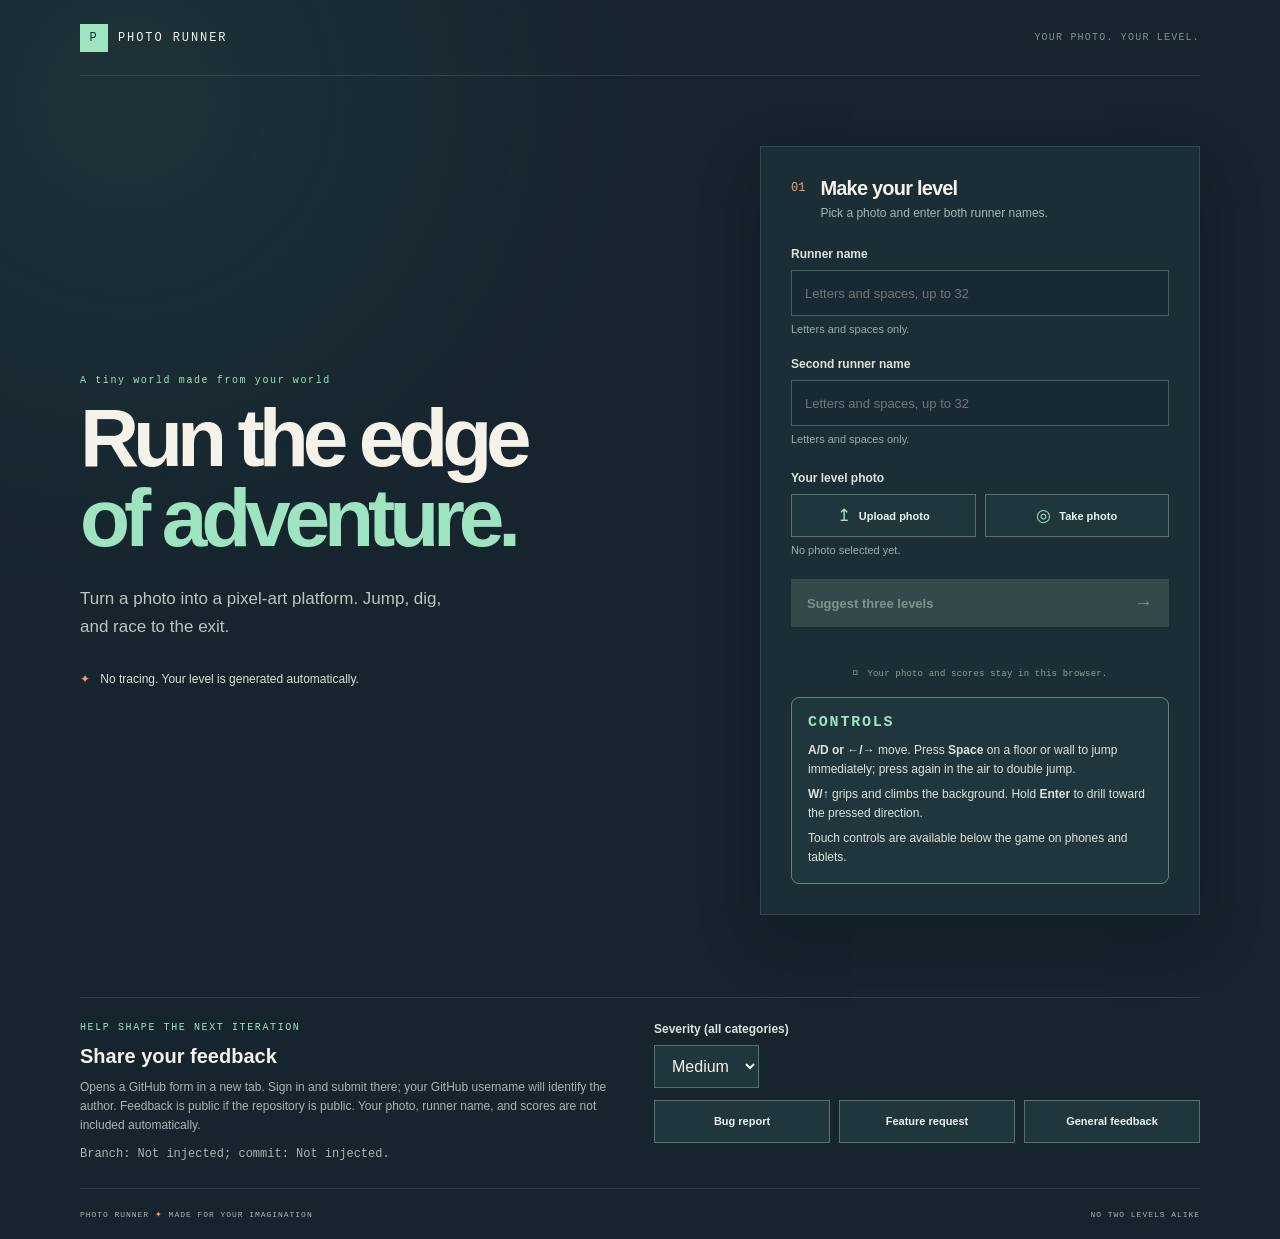
==== index.html @ bc2ab94c "feat: replace charged jumps with double jump and wall-jump burst Every jump now launches at the fixe" ====
<!doctype html>
<html lang="en">
  <head>
    <meta charset="utf-8">
    <meta name="viewport" content="width=device-width, initial-scale=1">
    <meta name="theme-color" content="#15242d">
    <meta name="build-branch" content="">
    <meta name="build-commit" content="">
    <title>Photo Runner — dic-pic</title>
    <link rel="icon" type="image/svg+xml" sizes="any" href="./src/favicon.svg">
    <link rel="stylesheet" href="./src/styles.css">
  </head>
  <body>
    <main class="app-shell">
      <header class="site-header">
        <a class="brand" href="./" aria-label="Photo Runner home">
          <span class="brand-mark" aria-hidden="true">P</span>
          <span>PHOTO RUNNER</span>
        </a>
        <span class="header-note">YOUR PHOTO. YOUR LEVEL.</span>
      </header>

      <section id="setup-screen" class="screen setup-screen" aria-labelledby="setup-title">
        <div class="intro-copy">
          <p class="eyebrow">A tiny world made from your world</p>
          <h1 id="setup-title">Run the edge<br><span>of adventure.</span></h1>
          <p class="intro-description">Turn a photo into a pixel-art platform. Jump, dig, and race to the exit.</p>
          <div class="feature-line"><span aria-hidden="true">✦</span> No tracing. Your level is generated automatically.</div>
        </div>

        <form id="setup-form" class="setup-card">
          <div class="card-heading">
            <span class="step-number">01</span>
            <div>
              <h2>Make your level</h2>
              <p>Pick a photo and enter both runner names.</p>
            </div>
          </div>

          <label class="field-label" for="player-name">Runner name</label>
          <input id="player-name" name="playerName" type="text" maxlength="32"
            autocomplete="nickname" placeholder="Letters and spaces, up to 32" required>
          <p id="name-message" class="field-message" aria-live="polite">Letters and spaces only.</p>
          <label class="field-label second-player-label" for="second-player-name">Second runner name</label>
          <input id="second-player-name" name="secondPlayerName" type="text" maxlength="32"
            autocomplete="off" placeholder="Letters and spaces, up to 32" required>
          <p id="second-name-message" class="field-message" aria-live="polite">Letters and spaces only.</p>

          <div class="field-label photo-label">Your level photo</div>
          <div class="photo-actions">
            <label class="file-button secondary-button">
              <span aria-hidden="true">↥</span> Upload photo
              <input id="upload-input" type="file" accept="image/*">
            </label>
            <label class="file-button secondary-button">
              <span aria-hidden="true">◎</span> Take photo
              <input id="camera-input" type="file" accept="image/*" capture="environment">
            </label>
          </div>
          <p id="photo-name" class="photo-name" aria-live="polite">No photo selected yet.</p>

          <button id="start-button" class="primary-button" type="submit" disabled>
            Suggest three levels <span aria-hidden="true">→</span>
          </button>
          <p id="setup-message" class="status-message" role="status" aria-live="polite"></p>
          <p class="privacy-note"><span aria-hidden="true">⌑</span> Your photo and scores stay in this browser.</p>
          <aside class="setup-controls" aria-labelledby="setup-controls-title">
            <h3 id="setup-controls-title">Controls</h3>
            <p><strong>A/D or ←/→</strong> move. Press <strong>Space</strong> on a floor or wall to jump immediately; press again in the air to double jump.</p>
            <p><strong>W/↑</strong> grips and climbs the background. Hold <strong>Enter</strong> to drill toward the pressed direction.</p>
            <p>Touch controls are available below the game on phones and tablets.</p>
          </aside>
        </form>
      </section>

      <section id="suggestions" aria-labelledby="suggestions-title" hidden>
        <p class="eyebrow">THREE WAYS TO PLAY YOUR PHOTO</p>
        <h2 id="suggestions-title">Choose your adventure</h2>
        <p>Different biomes, terrain layouts, and finish positions. Pick a thumbnail to play.</p>
        <div id="level-choices" class="level-choices"></div>
      </section>

      <section id="game-screen" class="screen game-screen" aria-label="Platform game" hidden>
        <div class="game-topbar">
          <div>
            <p class="eyebrow">PHOTO LEVEL</p>
            <h1 id="level-title">Find the exit</h1>
          </div>
          <div class="timer-panel" aria-live="off">
            <span class="timer-label">TIME</span>
            <span id="timer" class="timer-value">0.00</span>
            <span class="timer-unit">SEC</span>
          </div>
          <div class="run-actions">
            <button id="reset-button" class="text-button" type="button">Reset run</button>
            <button id="new-photo-button" class="text-button" type="button">New photo</button>
          </div>
        </div>

        <div class="game-frame">
          <canvas id="game-canvas" width="960" height="540" aria-label="Game scene. Reach the checkered finish gate."></canvas>
          <div class="canvas-caption"><span class="caption-dot"></span> REACH THE CHECKERED GATE</div>
        </div>
        <p id="contact-message" class="status-message" role="status" aria-live="polite"></p>

        <div class="controls-panel">
          <div class="control-instructions">
            <span class="control-title">CONTROLS</span>
            <span>Avoid flying patrols and the bottom edge; either contact resets the run.</span>
            <span class="desktop-instructions"><kbd>A</kbd><kbd>D</kbd> / <kbd>←</kbd><kbd>→</kbd> move <span class="control-divider">·</span> <kbd>W</kbd> / <kbd>↑</kbd> grips the background; directions climb at ¼ speed <span class="control-divider">·</span> press <kbd>Space</kbd> on floor/wall to jump immediately; press again in the air to double jump; press while climbing to drop immediately <span class="control-divider">·</span> hold <kbd>Enter</kbd> to drill a tunnel in the pressed direction, including <kbd>↓</kbd> while standing</span>
          </div>
          <div class="touch-controls" aria-label="Touch controls">
            <div class="movement-pad" aria-label="Move, climb, or aim drill">
              <button class="control-button move-button" type="button" data-move="-1" aria-label="Move left">←</button>
              <button class="control-button move-button" type="button" data-move="1" aria-label="Move right">→</button>
              <button class="control-button move-button" type="button" data-move-y="-1" aria-label="Climb up or drill up">↑</button>
              <button class="control-button move-button" type="button" data-move-y="1" aria-label="Climb down or drill down">↓</button>
            </div>
            <div class="action-pad">
              <button id="drill-button" class="control-button drill-button" type="button" aria-label="Hold to drill">DRILL</button>
              <button id="jump-button" class="control-button jump-button" type="button" aria-label="Press to jump, press again in the air to double jump; press while climbing to drop">JUMP</button>
            </div>
          </div>
        </div>
      </section>

      <section id="complete-panel" class="complete-panel" aria-labelledby="complete-title" hidden>
        <div class="complete-copy">
          <p class="eyebrow">LEVEL COMPLETE</p>
          <h2 id="complete-title">Nice run, <span id="winner-name"></span>!</h2>
          <p>Your time: <strong id="final-time"></strong></p>
          <p id="score-message" class="status-message" role="status" aria-live="polite"></p>
          <button id="replay-button" class="primary-button" type="button">Reset run <span aria-hidden="true">↻</span></button>
          <div class="next-round-picker">
            <label for="next-player">Next runner</label>
            <select id="next-player"></select>
            <button id="next-round-button" class="primary-button" type="button">Start next round <span aria-hidden="true">→</span></button>
          </div>
          <button id="again-button" class="primary-button" type="button">Build another level <span aria-hidden="true">→</span></button>
        </div>
        <div class="leaderboard-card">
          <div class="leaderboard-heading">
            <div><p class="eyebrow">THIS VARIANT · THIS BROWSER</p><h3>Fastest runs</h3></div>
            <span class="top-ten">TOP 10</span>
          </div>
          <ol id="leaderboard-list" class="leaderboard-list"></ol>
        </div>
      </section>

      <section id="feedback-panel" class="feedback-panel" aria-labelledby="feedback-title">
        <div>
          <p class="eyebrow">HELP SHAPE THE NEXT ITERATION</p>
          <h2 id="feedback-title">Share your feedback</h2>
          <p id="feedback-help">Opens a GitHub form in a new tab.
            Sign in and submit there; your GitHub username will identify the author.
            Feedback is public if the repository is public.
            Your photo, runner name, and scores are not included automatically.</p>
          <p id="feedback-version">Branch: Not injected; commit: Not injected.</p>
        </div>
        <div class="feedback-controls">
          <label class="field-label" for="feedback-severity">Severity (all categories)</label>
          <select id="feedback-severity" aria-describedby="feedback-help">
            <option>Low</option>
            <option selected>Medium</option>
            <option>High</option>
            <option>Critical</option>
          </select>
          <div class="feedback-actions" role="group" aria-label="Feedback category">
            <a class="secondary-button" data-feedback-category="Bug report" target="_blank" rel="noopener noreferrer"
              href="https://github.com/ckloecker/dic-pic/issues/new?template=feedback.yml&amp;category=Bug+report&amp;severity=Medium">Bug report</a>
            <a class="secondary-button" data-feedback-category="Feature request" target="_blank" rel="noopener noreferrer"
              href="https://github.com/ckloecker/dic-pic/issues/new?template=feedback.yml&amp;category=Feature+request&amp;severity=Medium">Feature request</a>
            <a class="secondary-button" data-feedback-category="General feedback" target="_blank" rel="noopener noreferrer"
              href="https://github.com/ckloecker/dic-pic/issues/new?template=feedback.yml&amp;category=General+feedback&amp;severity=Medium">General feedback</a>
          </div>
        </div>
      </section>

      <footer class="site-footer">
        <span>PHOTO RUNNER <span aria-hidden="true">✦</span> MADE FOR YOUR IMAGINATION</span>
        <span>NO TWO LEVELS ALIKE</span>
      </footer>
    </main>
    <script type="module" src="./src/app.js"></script>
  </body>
</html>
---- src/styles.css ----
:root {
  color-scheme: dark;
  font-family: "Segoe UI", Arial, sans-serif;
  color: #f4f2e9;
  background: #15242d;
  font-synthesis: none;
  text-rendering: optimizeLegibility;
  --ink: #15242d;
  --ink-soft: #20333d;
  --paper: #f4f2e9;
  --muted: #a8b6b3;
  --mint: #9fe4c1;
  --orange: #ff9a65;
  --mono: Consolas, "Courier New", monospace;
}

* {
  box-sizing: border-box;
}

.level-choices {
  display: grid;
  grid-template-columns: repeat(auto-fit, minmax(min(100%, 250px), 1fr));
  gap: 16px;
  margin-bottom: 32px;
}

.level-choice {
  padding: 8px;
  border: 2px solid #516b69;
  border-radius: 10px;
  color: var(--paper);
  background: var(--ink-soft);
  cursor: pointer;
  text-transform: capitalize;
}

.level-choice:hover,
.level-choice:focus-visible {
  border-color: var(--mint);
  outline: 2px solid var(--mint);
  outline-offset: 3px;
}

.level-choice canvas {
  display: block;
  width: 100%;
  height: auto;
  image-rendering: pixelated;
}

.level-choice span {
  display: block;
  padding: 12px 0 4px;
}

body {
  min-width: 320px;
  min-height: 100vh;
  margin: 0;
  background:
    radial-gradient(ellipse at 10% 8%, rgb(74 121 112 / 17%), transparent 32rem),
    var(--ink);
}

button,
input,
select {
  font: inherit;
}

button,
.file-button {
  -webkit-tap-highlight-color: transparent;
}

.app-shell {
  width: min(1120px, calc(100% - 56px));
  min-height: 100vh;
  margin: 0 auto;
  display: flex;
  flex-direction: column;
}

.site-header,
.site-footer {
  display: flex;
  align-items: center;
  justify-content: space-between;
  color: var(--muted);
  font-family: var(--mono);
  font-size: 10px;
  letter-spacing: 0.12em;
}

.site-header {
  height: 76px;
  border-bottom: 1px solid rgb(233 245 236 / 12%);
}

.brand {
  display: inline-flex;
  align-items: center;
  gap: 10px;
  color: var(--paper);
  font-size: 12px;
  font-weight: 500;
  letter-spacing: 0.16em;
  text-decoration: none;
}

.brand-mark {
  display: grid;
  width: 28px;
  height: 28px;
  place-items: center;
  color: var(--ink);
  background: var(--mint);
  font-family: var(--mono);
  font-weight: 500;
}

.header-note {
  color: #80948e;
}

.screen {
  flex: 1;
}

.setup-screen {
  display: grid;
  grid-template-columns: minmax(0, 1fr) minmax(350px, 440px);
  align-items: center;
  gap: clamp(36px, 8vw, 112px);
  padding: 70px 0 82px;
}

.eyebrow {
  margin: 0 0 12px;
  color: var(--mint);
  font-family: var(--mono);
  font-size: 10px;
  letter-spacing: 0.16em;
}

.intro-copy h1 {
  margin: 0;
  font-size: clamp(52px, 7vw, 82px);
  line-height: 0.98;
  letter-spacing: -0.075em;
}

.intro-copy h1 span {
  color: var(--mint);
}

.intro-description {
  max-width: 390px;
  margin: 26px 0 0;
  color: #b9c6c0;
  font-size: 17px;
  line-height: 1.65;
}

.feature-line {
  margin-top: 31px;
  color: #d7e2da;
  font-size: 12px;
}

.feature-line span {
  margin-right: 7px;
  color: var(--orange);
}

.setup-card,
.leaderboard-card {
  padding: 30px;
  border: 1px solid rgb(226 244 234 / 13%);
  background: rgb(29 48 57 / 84%);
  box-shadow: 0 24px 60px rgb(2 12 16 / 20%);
}

.card-heading {
  display: flex;
  align-items: flex-start;
  gap: 15px;
  margin-bottom: 27px;
}

.step-number {
  padding-top: 4px;
  color: var(--orange);
  font-family: var(--mono);
  font-size: 12px;
}

.card-heading h2,
.leaderboard-heading h3 {
  margin: 0;
  font-size: 20px;
  letter-spacing: -0.04em;
}

.card-heading p {
  margin: 6px 0 0;
  color: var(--muted);
  font-size: 12px;
}

.field-label {
  display: block;
  margin: 0 0 9px;
  color: #dbe4df;
  font-size: 12px;
  font-weight: 600;
}

#player-name,
#second-player-name {
  width: 100%;
  height: 46px;
  padding: 0 13px;
  border: 1px solid #49605f;
  border-radius: 0;
  outline: none;
  color: var(--paper);
  background: #172a33;
  font-size: 13px;
}

#player-name:focus,
#second-player-name:focus {
  border-color: var(--mint);
  box-shadow: 0 0 0 2px rgb(159 228 193 / 12%);
}

#player-name[aria-invalid="true"],
#second-player-name[aria-invalid="true"] {
  border-color: var(--orange);
}

.second-player-label {
  margin-top: 17px;
}

.field-message,
.photo-name,
.status-message {
  min-height: 17px;
  margin: 7px 0 0;
  color: #9badaa;
  font-size: 11px;
}

.field-message.invalid,
.status-message.error {
  color: #ffad85;
}

.photo-label {
  margin-top: 21px;
}

.photo-actions {
  display: grid;
  grid-template-columns: 1fr 1fr;
  gap: 9px;
}

.file-button,
.secondary-button {
  display: flex;
  height: 43px;
  align-items: center;
  justify-content: center;
  gap: 8px;
  border: 1px solid #58716c;
  color: #edf3ec;
  background: #20363d;
  cursor: pointer;
  font-size: 11px;
  font-weight: 600;
  transition: border-color 120ms ease, background 120ms ease;
}

.file-button:hover,
.secondary-button:hover {
  border-color: var(--mint);
  background: #29443f;
}

.file-button span {
  color: var(--mint);
  font-size: 17px;
}

.file-button input {
  position: absolute;
  width: 1px;
  height: 1px;
  overflow: hidden;
  clip-path: inset(50%);
  white-space: nowrap;
}

.photo-name {
  overflow: hidden;
  text-overflow: ellipsis;
  white-space: nowrap;
}

.primary-button {
  display: flex;
  width: 100%;
  min-height: 48px;
  align-items: center;
  justify-content: space-between;
  margin-top: 18px;
  padding: 0 16px;
  border: 0;
  color: #14282c;
  background: var(--mint);
  cursor: pointer;
  font-size: 13px;
  font-weight: 700;
  transition: background 120ms ease, transform 120ms ease;
}

.primary-button:not(:disabled):hover {
  transform: translateY(-1px);
  background: #b9f3d4;
}

.primary-button:disabled {
  color: #80928d;
  background: #34494a;
  cursor: not-allowed;
}

.primary-button span {
  font-size: 19px;
}

.privacy-note {
  margin: 17px 0 0;
  color: #8ea19a;
  font-family: var(--mono);
  font-size: 9px;
  text-align: center;
  letter-spacing: 0.02em;
}

.privacy-note span {
  padding-right: 4px;
  color: var(--mint);
}

.setup-controls {
  margin-top: 18px;
  padding: 16px;
  border: 1px solid #66827b;
  border-radius: 8px;
  background: #20363d;
}

.setup-controls h3 {
  margin: 0 0 10px;
  color: var(--mint);
  font-family: var(--mono);
  font-size: 15px;
  font-weight: 700;
  letter-spacing: 0.12em;
  text-transform: uppercase;
}

.setup-controls p {
  margin: 7px 0 0;
  color: #dbe4df;
  font-size: 12px;
  line-height: 1.55;
}

.game-screen {
  padding: 28px 0 44px;
}

.game-topbar {
  display: grid;
  grid-template-columns: 1fr auto 1fr;
  align-items: center;
  gap: 16px;
  margin-bottom: 17px;
}

.game-topbar .eyebrow {
  margin-bottom: 4px;
  font-size: 9px;
}

.game-topbar h1 {
  margin: 0;
  font-size: 24px;
  letter-spacing: -0.05em;
}

.timer-panel {
  display: flex;
  align-items: baseline;
  gap: 7px;
  padding: 9px 14px;
  border: 1px solid rgb(226 244 234 / 14%);
  background: #1c3038;
  font-family: var(--mono);
}

.timer-label,
.timer-unit {
  color: #9caea6;
  font-size: 9px;
  letter-spacing: 0.1em;
}

.timer-value {
  min-width: 50px;
  color: var(--mint);
  font-size: 17px;
  text-align: right;
}

.text-button {
  justify-self: end;
  padding: 9px 0 9px 12px;
  border: 0;
  color: #bccac4;
  background: transparent;
  cursor: pointer;
  font-size: 11px;
}

.text-button:hover {
  color: var(--mint);
}

.game-frame {
  position: relative;
  overflow: hidden;
  border: 1px solid rgb(226 244 234 / 17%);
  background: #1d3941;
  box-shadow: 0 20px 52px rgb(2 12 16 / 25%);
}

#game-canvas {
  display: block;
  width: 100%;
  height: auto;
  image-rendering: pixelated;
  image-rendering: crisp-edges;
}

.canvas-caption {
  display: flex;
  align-items: center;
  justify-content: flex-end;
  gap: 7px;
  padding: 7px 9px;
  color: #e9f4eb;
  background: rgb(19 37 42 / 82%);
  font-family: var(--mono);
  font-size: 8px;
  letter-spacing: 0.1em;
  pointer-events: none;
}

.caption-dot {
  width: 6px;
  height: 6px;
  background: var(--orange);
}

.controls-panel {
  display: flex;
  min-height: 64px;
  align-items: center;
  justify-content: space-between;
  gap: 20px;
  margin-top: 16px;
  padding: 18px 20px;
  border: 1px solid #66827b;
  border-radius: 10px;
  background: #20363d;
}

.control-instructions {
  display: flex;
  flex-wrap: wrap;
  align-items: center;
  gap: 11px;
  color: #bdc9c3;
  font-size: 10px;
}

.control-title {
  color: var(--mint);
  font-family: var(--mono);
  font-size: 14px;
  font-weight: 700;
  letter-spacing: 0.12em;
}

kbd {
  display: inline-grid;
  min-width: 20px;
  height: 20px;
  place-items: center;
  margin-right: 2px;
  border: 1px solid #5a706d;
  color: #ecf2eb;
  background: #243941;
  font-family: var(--mono);
  font-size: 9px;
}

.control-divider {
  padding: 0 5px;
  color: #667c78;
}

.touch-controls,
.movement-pad,
.action-pad {
  display: flex;
  align-items: center;
  gap: 7px;
}

.touch-controls {
  touch-action: none;
}

.control-button {
  display: grid;
  min-width: 45px;
  height: 40px;
  place-items: center;
  border: 1px solid #59716d;
  color: var(--paper);
  background: #20363d;
  cursor: pointer;
  font-family: var(--mono);
  font-size: 11px;
  touch-action: none;
  user-select: none;
}

.control-button:active,
.control-button.pressed {
  border-color: var(--mint);
  color: #14282c;
  background: var(--mint);
}

.jump-button {
  min-width: 66px;
  color: var(--ink);
  background: var(--orange);
  border-color: var(--orange);
  font-weight: 500;
}

.drill-button {
  min-width: 55px;
  color: var(--mint);
  font-size: 9px;
}

.complete-panel {
  display: grid;
  grid-template-columns: minmax(0, 1fr) minmax(310px, 440px);
  align-items: center;
  gap: 56px;
  padding: 60px 0 75px;
}

.complete-copy h2 {
  margin: 0 0 14px;
  font-size: clamp(32px, 5vw, 48px);
  letter-spacing: -0.065em;
}

.complete-copy > p:not(.eyebrow):not(.status-message) {
  color: #c3d0c8;
  font-size: 15px;
}

.complete-copy strong {
  color: var(--mint);
  font-family: var(--mono);
}

.complete-copy .primary-button {
  max-width: 280px;
}

.next-round-picker {
  display: grid;
  max-width: 280px;
  gap: 8px;
  margin-top: 18px;
  color: #dbe4df;
  font-size: 12px;
  font-weight: 600;
}

.next-round-picker select {
  min-height: 43px;
  padding: 0 12px;
  border: 1px solid #58716c;
  color: var(--paper);
  background: #20363d;
}

.next-round-picker .primary-button {
  max-width: none;
  margin-top: 0;
}

.leaderboard-card {
  padding: 24px;
}

.leaderboard-heading {
  display: flex;
  align-items: center;
  justify-content: space-between;
  padding-bottom: 18px;
  border-bottom: 1px solid rgb(226 244 234 / 13%);
}

.leaderboard-heading .eyebrow {
  margin-bottom: 5px;
  font-size: 8px;
}

.top-ten {
  padding: 5px 7px;
  color: var(--mint);
  border: 1px solid #4a6d61;
  font-family: var(--mono);
  font-size: 8px;
}

.leaderboard-list {
  display: grid;
  gap: 0;
  margin: 0;
  padding: 0;
  list-style: none;
}

.leaderboard-list li {
  display: grid;
  grid-template-columns: 30px 1fr auto;
  gap: 10px;
  align-items: center;
  min-height: 37px;
  border-bottom: 1px solid rgb(226 244 234 / 7%);
  color: #dce5df;
  font-size: 11px;
}

.leaderboard-list li:first-child {
  color: var(--mint);
}

.leaderboard-rank,
.leaderboard-time {
  color: #9dafaa;
  font-family: var(--mono);
  font-size: 10px;
}

.leaderboard-time {
  color: #e7f0e8;
}

.empty-leaderboard {
  padding: 18px 0;
  color: #a7b6af;
  font-size: 11px;
}

.leaderboard-list li.current-run {
  outline: 2px solid var(--mint);
  outline-offset: 2px;
  background: rgba(159, 228, 193, 0.12);
}

.current-run-label {
  color: var(--mint);
  white-space: nowrap;
}

.site-footer {
  min-height: 51px;
  border-top: 1px solid rgb(233 245 236 / 12%);
  font-size: 8px;
}

.site-footer span span {
  color: var(--orange);
}

.feedback-panel {
  display: grid;
  grid-template-columns: minmax(0, 1fr) minmax(0, 1fr);
  gap: 28px;
  padding: 24px 0;
  border-top: 1px solid rgb(233 245 236 / 12%);
}

.feedback-panel h2 {
  margin: 0 0 10px;
  font-size: 20px;
}

#feedback-help,
#feedback-version {
  margin: 0;
  color: var(--muted);
  font-size: 12px;
  line-height: 1.6;
}

#feedback-version {
  margin-top: 10px;
  overflow-wrap: anywhere;
  font-family: var(--mono);
}

#feedback-severity {
  min-height: 43px;
  padding: 8px 13px;
  border: 1px solid #58716c;
  color: var(--paper);
  background: #20363d;
}

.feedback-actions {
  display: flex;
  flex-wrap: wrap;
  gap: 9px;
  margin-top: 12px;
}

.feedback-actions a {
  flex: 1 1 130px;
  padding: 0 12px;
  text-decoration: none;
}

.feedback-panel a:focus-visible,
#feedback-severity:focus-visible {
  outline: 2px solid var(--mint);
  outline-offset: 3px;
}

[hidden] {
  display: none !important;
}

.run-actions {
  display: flex;
  justify-content: flex-end;
  gap: 12px;
}

.movement-pad {
  display: grid;
  grid-template-columns: repeat(3, 40px);
  gap: 4px;
}

.movement-pad .control-button {
  min-width: 40px;
  width: 40px;
}

[data-move="-1"] { grid-column: 1; grid-row: 2; }
[data-move="1"] { grid-column: 3; grid-row: 2; }
[data-move-y="-1"] { grid-column: 2; grid-row: 1; }
[data-move-y="1"] { grid-column: 2; grid-row: 2; }

@media (max-width: 760px) {
  .feedback-panel {
    grid-template-columns: 1fr;
    gap: 18px;
  }

  .app-shell {
    width: min(100% - 34px, 580px);
  }

  .site-header {
    height: 64px;
  }

  .header-note {
    font-size: 8px;
  }

  .setup-screen {
    grid-template-columns: 1fr;
    gap: 31px;
    padding: 43px 0 52px;
  }

  .intro-copy h1 {
    font-size: clamp(48px, 14vw, 72px);
  }

  .intro-description {
    margin-top: 18px;
    font-size: 14px;
  }

  .feature-line {
    margin-top: 18px;
    font-size: 11px;
  }

  .setup-card {
    padding: 23px;
  }

  .game-screen {
    padding: 22px 0 32px;
  }

  .game-topbar {
    grid-template-columns: 1fr auto;
    gap: 8px;
  }

  .game-topbar h1 {
    font-size: 19px;
  }

  .timer-panel {
    grid-column: 2;
    grid-row: 1;
    padding: 8px 10px;
  }

  .text-button {
    grid-column: 1 / -1;
    grid-row: 2;
    justify-self: start;
    padding: 4px 0;
  }

  .run-actions {
    grid-column: 1 / -1;
    justify-content: flex-start;
  }

  .controls-panel {
    align-items: flex-start;
    flex-direction: column;
    gap: 12px;
    padding: 16px;
  }

  .control-instructions {
    gap: 8px;
    line-height: 1.7;
  }

  .touch-controls {
    width: 100%;
    justify-content: space-between;
  }

  .control-button {
    min-width: 52px;
    height: 45px;
  }

  .jump-button {
    min-width: 78px;
  }

  .drill-button {
    min-width: 64px;
  }

  .complete-panel {
    grid-template-columns: 1fr;
    gap: 32px;
    padding: 42px 0 50px;
  }

  .leaderboard-card {
    padding: 20px;
  }

  .site-footer {
    gap: 10px;
    font-size: 7px;
  }
}

@media (prefers-reduced-motion: reduce) {
  *,
  *::before,
  *::after {
    scroll-behavior: auto !important;
    transition-duration: 0.01ms !important;
  }
}
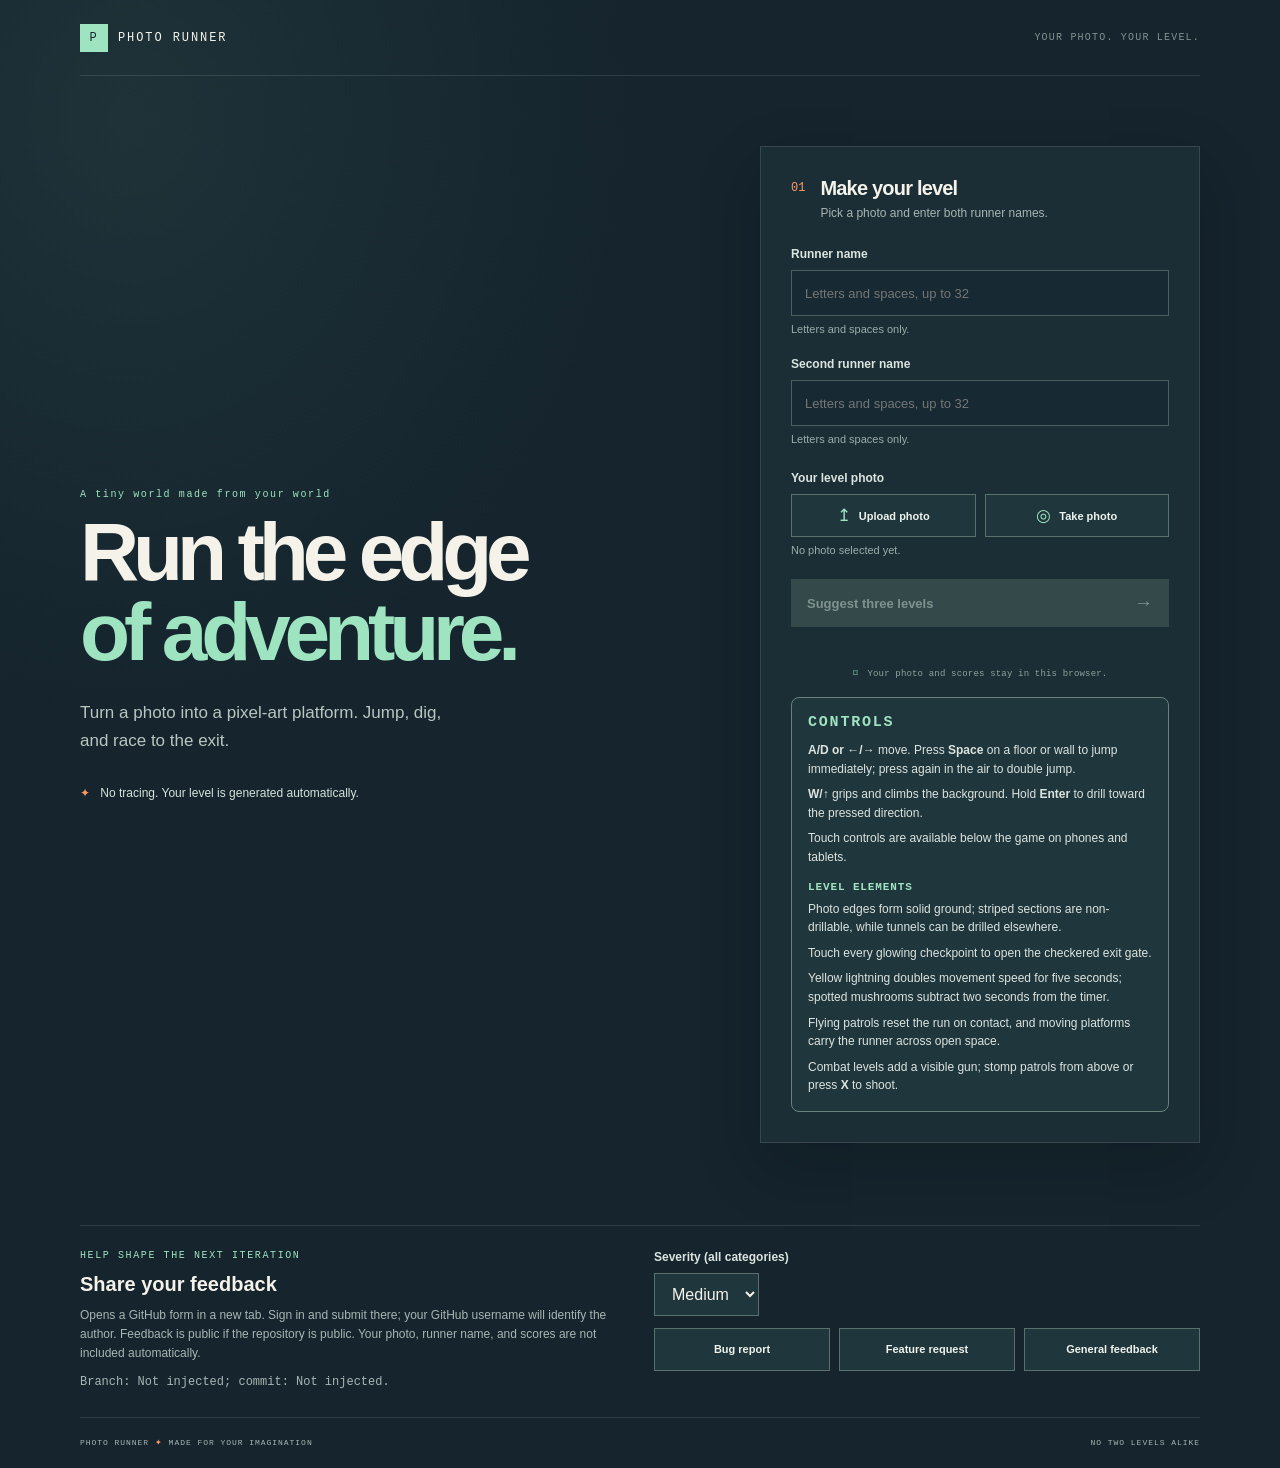
==== commit 2293987c: "Make mushrooms subtract run time for #21 Fixes #21  Co-authored-by: Copilot <223556219+Copilot@users" ====
--- a/index.html
+++ b/index.html
@@ -69,6 +69,12 @@
             <p><strong>A/D or ←/→</strong> move. Press <strong>Space</strong> on a floor or wall to jump immediately; press again in the air to double jump.</p>
             <p><strong>W/↑</strong> grips and climbs the background. Hold <strong>Enter</strong> to drill toward the pressed direction.</p>
             <p>Touch controls are available below the game on phones and tablets.</p>
+            <h4>Level elements</h4>
+            <p>Photo edges form solid ground; striped sections are non-drillable, while tunnels can be drilled elsewhere.</p>
+            <p>Touch every glowing checkpoint to open the checkered exit gate.</p>
+            <p>Yellow lightning doubles movement speed for five seconds; spotted mushrooms subtract two seconds from the timer.</p>
+            <p>Flying patrols reset the run on contact, and moving platforms carry the runner across open space.</p>
+            <p>Combat levels add a visible gun; stomp patrols from above or press <strong>X</strong> to shoot.</p>
           </aside>
         </form>
       </section>
@@ -108,6 +114,13 @@
             <span class="control-title">CONTROLS</span>
             <span>Avoid flying patrols and the bottom edge; either contact resets the run.</span>
             <span class="desktop-instructions"><kbd>A</kbd><kbd>D</kbd> / <kbd>←</kbd><kbd>→</kbd> move <span class="control-divider">·</span> <kbd>W</kbd> / <kbd>↑</kbd> grips the background; directions climb at ¼ speed <span class="control-divider">·</span> press <kbd>Space</kbd> on floor/wall to jump immediately; press again in the air to double jump; press while climbing to drop immediately <span class="control-divider">·</span> hold <kbd>Enter</kbd> to drill a tunnel in the pressed direction, including <kbd>↓</kbd> while standing</span>
+          </div>
+          <div class="level-element-guide" aria-label="Level element descriptions">
+            <p><strong>Terrain:</strong> photo edges form solid ground; striped sections are non-drillable, while tunnels can be drilled elsewhere.</p>
+            <p><strong>Checkpoints:</strong> touch every glowing marker to open the checkered exit gate.</p>
+            <p><strong>Pickups:</strong> yellow lightning doubles movement speed for five seconds; spotted mushrooms subtract two seconds from the timer.</p>
+            <p><strong>Hazards:</strong> flying patrols reset the run on contact; moving platforms carry the runner across open space.</p>
+            <p><strong>Combat levels:</strong> stomp patrols from above or press <kbd>X</kbd> to shoot with the visible gun.</p>
           </div>
           <div class="touch-controls" aria-label="Touch controls">
             <div class="movement-pad" aria-label="Move, climb, or aim drill">
--- a/src/styles.css
+++ b/src/styles.css
@@ -375,6 +375,15 @@
   text-transform: uppercase;
 }
 
+.setup-controls h4 {
+  margin: 14px 0 0;
+  color: var(--mint);
+  font-family: var(--mono);
+  font-size: 11px;
+  letter-spacing: 0.08em;
+  text-transform: uppercase;
+}
+
 .setup-controls p {
   margin: 7px 0 0;
   color: #dbe4df;
@@ -480,11 +489,12 @@
 }
 
 .controls-panel {
-  display: flex;
+  display: grid;
+  grid-template-columns: minmax(0, 1fr) auto;
   min-height: 64px;
   align-items: center;
-  justify-content: space-between;
-  gap: 20px;
+  column-gap: 20px;
+  row-gap: 12px;
   margin-top: 16px;
   padding: 18px 20px;
   border: 1px solid #66827b;
@@ -493,12 +503,26 @@
 }
 
 .control-instructions {
+  grid-column: 1;
   display: flex;
   flex-wrap: wrap;
   align-items: center;
   gap: 11px;
   color: #bdc9c3;
   font-size: 10px;
+}
+
+.level-element-guide {
+  grid-column: 1;
+  padding-top: 10px;
+  border-top: 1px solid rgb(233 245 236 / 14%);
+  color: #bdc9c3;
+  font-size: 10px;
+  line-height: 1.5;
+}
+
+.level-element-guide p {
+  margin: 3px 0;
 }
 
 .control-title {
@@ -536,6 +560,8 @@
 }
 
 .touch-controls {
+  grid-column: 2;
+  grid-row: 1 / span 2;
   touch-action: none;
 }
 
@@ -866,18 +892,25 @@
   }
 
   .controls-panel {
-    align-items: flex-start;
-    flex-direction: column;
+    grid-template-columns: 1fr;
+    align-items: start;
     gap: 12px;
     padding: 16px;
   }
 
   .control-instructions {
+    grid-column: 1;
     gap: 8px;
     line-height: 1.7;
   }
 
+  .level-element-guide {
+    grid-column: 1;
+  }
+
   .touch-controls {
+    grid-column: 1;
+    grid-row: auto;
     width: 100%;
     justify-content: space-between;
   }
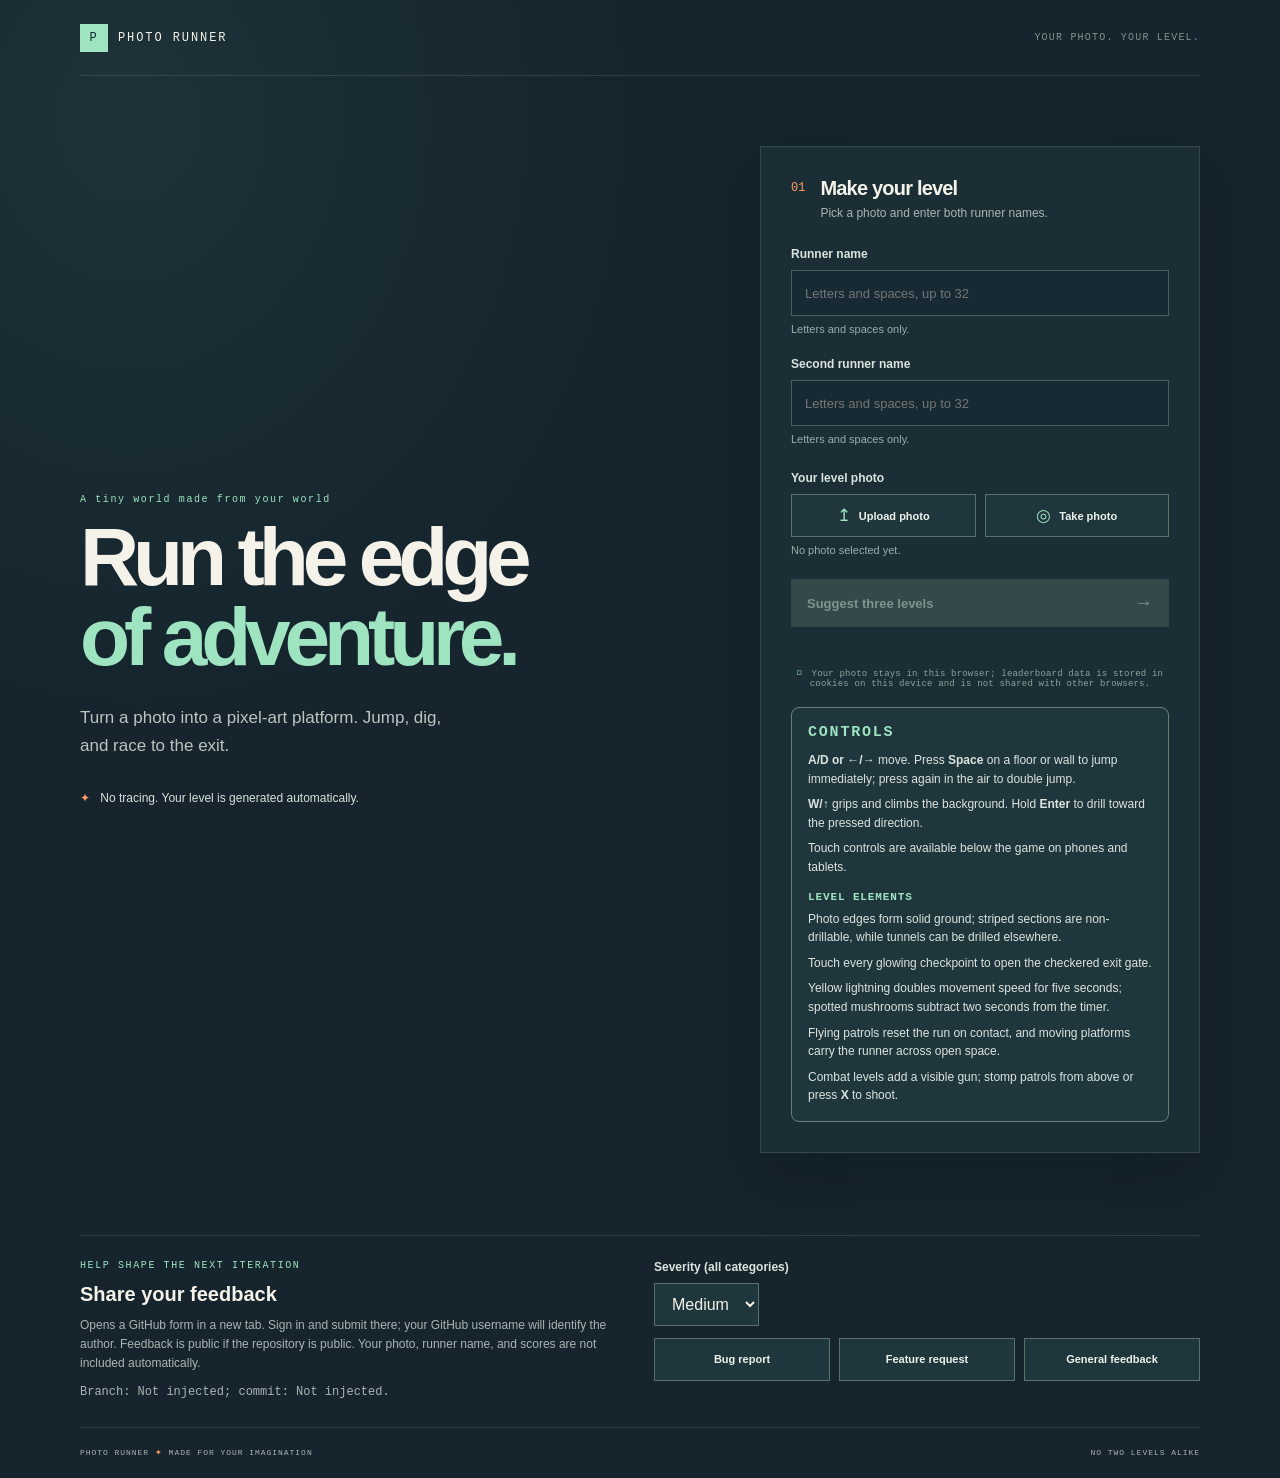
==== commit 845273bd: "Store leaderboards in browser cookies for #28 Fixes #28  Co-authored-by: Copilot <223556219+Copilot@" ====
--- a/index.html
+++ b/index.html
@@ -63,7 +63,7 @@
             Suggest three levels <span aria-hidden="true">→</span>
           </button>
           <p id="setup-message" class="status-message" role="status" aria-live="polite"></p>
-          <p class="privacy-note"><span aria-hidden="true">⌑</span> Your photo and scores stay in this browser.</p>
+          <p id="cookie-disclosure" class="privacy-note"><span aria-hidden="true">⌑</span> Your photo stays in this browser; leaderboard data is stored in cookies on this device and is not shared with other browsers.</p>
           <aside class="setup-controls" aria-labelledby="setup-controls-title">
             <h3 id="setup-controls-title">Controls</h3>
             <p><strong>A/D or ←/→</strong> move. Press <strong>Space</strong> on a floor or wall to jump immediately; press again in the air to double jump.</p>
@@ -113,7 +113,7 @@
           <div class="control-instructions">
             <span class="control-title">CONTROLS</span>
             <span>Avoid flying patrols and the bottom edge; either contact resets the run.</span>
-            <span class="desktop-instructions"><kbd>A</kbd><kbd>D</kbd> / <kbd>←</kbd><kbd>→</kbd> move <span class="control-divider">·</span> <kbd>W</kbd> / <kbd>↑</kbd> grips the background; directions climb at ¼ speed <span class="control-divider">·</span> press <kbd>Space</kbd> on floor/wall to jump immediately; press again in the air to double jump; press while climbing to drop immediately <span class="control-divider">·</span> hold <kbd>Enter</kbd> to drill a tunnel in the pressed direction, including <kbd>↓</kbd> while standing</span>
+            <span class="desktop-instructions"><kbd>A</kbd><kbd>D</kbd> / <kbd>←</kbd><kbd>→</kbd> move <span class="control-divider">·</span> <kbd>W</kbd> / <kbd>↑</kbd> grips the background; directions climb at ¼ speed <span class="control-divider">·</span> press <kbd>Space</kbd> on floor/wall to jump immediately; press again in the air to double jump; press while climbing to drop immediately <span class="control-divider">·</span> hold <kbd>Enter</kbd> to drill a tunnel in the pressed direction, including <kbd>↓</kbd> while standing <span class="control-divider">·</span> in combat levels, press <kbd>X</kbd> to shoot</span>
           </div>
           <div class="level-element-guide" aria-label="Level element descriptions">
             <p><strong>Terrain:</strong> photo edges form solid ground; striped sections are non-drillable, while tunnels can be drilled elsewhere.</p>
@@ -132,6 +132,7 @@
             <div class="action-pad">
               <button id="drill-button" class="control-button drill-button" type="button" aria-label="Hold to drill">DRILL</button>
               <button id="jump-button" class="control-button jump-button" type="button" aria-label="Press to jump, press again in the air to double jump; press while climbing to drop">JUMP</button>
+              <button id="shoot-button" class="control-button shoot-button" type="button" aria-label="Shoot one projectile" hidden>SHOOT</button>
             </div>
           </div>
         </div>
--- a/src/styles.css
+++ b/src/styles.css
@@ -601,6 +601,15 @@
   font-size: 9px;
 }
 
+.shoot-button {
+  min-width: 64px;
+  color: #16262d;
+  background: #ffe18c;
+  border-color: #ffe18c;
+  font-size: 9px;
+  font-weight: 700;
+}
+
 .complete-panel {
   display: grid;
   grid-template-columns: minmax(0, 1fr) minmax(310px, 440px);
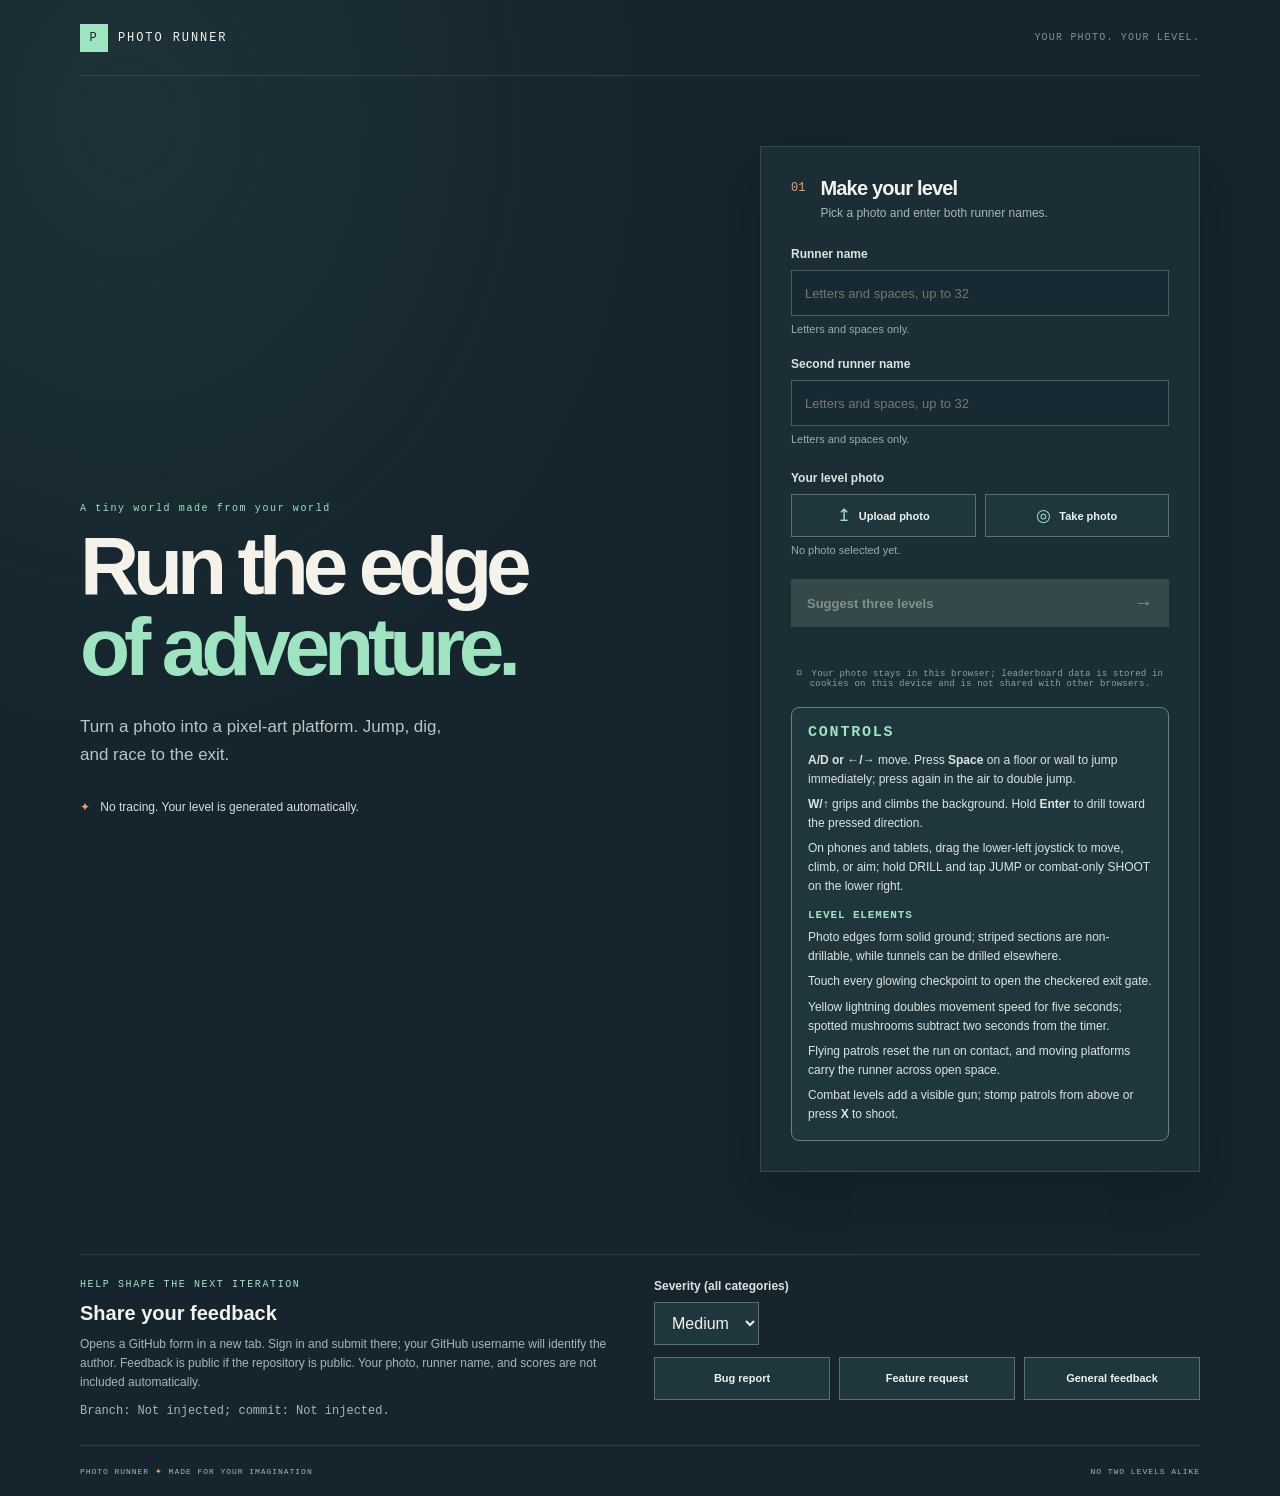
==== commit 929bc774: "Add mobile joystick controls Fixes #32  Co-authored-by: Copilot <223556219+Copilot@users.noreply.git" ====
--- a/index.html
+++ b/index.html
@@ -68,7 +68,7 @@
             <h3 id="setup-controls-title">Controls</h3>
             <p><strong>A/D or ←/→</strong> move. Press <strong>Space</strong> on a floor or wall to jump immediately; press again in the air to double jump.</p>
             <p><strong>W/↑</strong> grips and climbs the background. Hold <strong>Enter</strong> to drill toward the pressed direction.</p>
-            <p>Touch controls are available below the game on phones and tablets.</p>
+            <p>On phones and tablets, drag the lower-left joystick to move, climb, or aim; hold DRILL and tap JUMP or combat-only SHOOT on the lower right.</p>
             <h4>Level elements</h4>
             <p>Photo edges form solid ground; striped sections are non-drillable, while tunnels can be drilled elsewhere.</p>
             <p>Touch every glowing checkpoint to open the checkered exit gate.</p>
@@ -105,14 +105,30 @@
 
         <div class="game-frame">
           <canvas id="game-canvas" width="960" height="540" aria-label="Game scene. Reach the checkered finish gate."></canvas>
+          <span id="mushroom-feedback" class="mushroom-feedback" role="status" aria-live="polite"></span>
           <div class="canvas-caption"><span class="caption-dot"></span> REACH THE CHECKERED GATE</div>
-        </div>
+          <button id="fullscreen-button" class="fullscreen-button" type="button" aria-label="Enter full screen">FULL SCREEN</button>
+          <div class="touch-controls" aria-label="Touch controls">
+            <div id="virtual-joystick" class="virtual-joystick" role="group"
+              aria-label="Move, climb, or aim drill">
+              <span class="joystick-ring" aria-hidden="true"></span>
+              <span id="virtual-joystick-knob" class="joystick-knob" aria-hidden="true"></span>
+            </div>
+            <div class="action-pad">
+              <button id="drill-button" class="control-button drill-button" type="button" aria-label="Hold to drill">DRILL</button>
+              <button id="jump-button" class="control-button jump-button" type="button" aria-label="Press to jump, press again in the air to double jump; press while climbing to drop">JUMP</button>
+              <button id="shoot-button" class="control-button shoot-button" type="button" aria-label="Shoot one projectile" hidden>SHOOT</button>
+            </div>
+          </div>
+        </div>
+        <p id="fullscreen-message" class="status-message" role="status" aria-live="polite"></p>
         <p id="contact-message" class="status-message" role="status" aria-live="polite"></p>
 
         <div class="controls-panel">
           <div class="control-instructions">
             <span class="control-title">CONTROLS</span>
             <span>Avoid flying patrols and the bottom edge; either contact resets the run.</span>
+            <span class="touch-instructions">Touch: drag the lower-left joystick to move, climb, or aim; hold DRILL and tap JUMP or combat-only SHOOT on the lower right.</span>
             <span class="desktop-instructions"><kbd>A</kbd><kbd>D</kbd> / <kbd>←</kbd><kbd>→</kbd> move <span class="control-divider">·</span> <kbd>W</kbd> / <kbd>↑</kbd> grips the background; directions climb at ¼ speed <span class="control-divider">·</span> press <kbd>Space</kbd> on floor/wall to jump immediately; press again in the air to double jump; press while climbing to drop immediately <span class="control-divider">·</span> hold <kbd>Enter</kbd> to drill a tunnel in the pressed direction, including <kbd>↓</kbd> while standing <span class="control-divider">·</span> in combat levels, press <kbd>X</kbd> to shoot</span>
           </div>
           <div class="level-element-guide" aria-label="Level element descriptions">
@@ -121,19 +137,6 @@
             <p><strong>Pickups:</strong> yellow lightning doubles movement speed for five seconds; spotted mushrooms subtract two seconds from the timer.</p>
             <p><strong>Hazards:</strong> flying patrols reset the run on contact; moving platforms carry the runner across open space.</p>
             <p><strong>Combat levels:</strong> stomp patrols from above or press <kbd>X</kbd> to shoot with the visible gun.</p>
-          </div>
-          <div class="touch-controls" aria-label="Touch controls">
-            <div class="movement-pad" aria-label="Move, climb, or aim drill">
-              <button class="control-button move-button" type="button" data-move="-1" aria-label="Move left">←</button>
-              <button class="control-button move-button" type="button" data-move="1" aria-label="Move right">→</button>
-              <button class="control-button move-button" type="button" data-move-y="-1" aria-label="Climb up or drill up">↑</button>
-              <button class="control-button move-button" type="button" data-move-y="1" aria-label="Climb down or drill down">↓</button>
-            </div>
-            <div class="action-pad">
-              <button id="drill-button" class="control-button drill-button" type="button" aria-label="Hold to drill">DRILL</button>
-              <button id="jump-button" class="control-button jump-button" type="button" aria-label="Press to jump, press again in the air to double jump; press while climbing to drop">JUMP</button>
-              <button id="shoot-button" class="control-button shoot-button" type="button" aria-label="Shoot one projectile" hidden>SHOOT</button>
-            </div>
           </div>
         </div>
       </section>
--- a/src/styles.css
+++ b/src/styles.css
@@ -415,6 +415,7 @@
 }
 
 .timer-panel {
+  position: relative;
   display: flex;
   align-items: baseline;
   gap: 7px;
@@ -422,6 +423,15 @@
   border: 1px solid rgb(226 244 234 / 14%);
   background: #1c3038;
   font-family: var(--mono);
+}
+
+.mushroom-feedback {
+  position: absolute;
+  width: 1px;
+  height: 1px;
+  overflow: hidden;
+  clip-path: inset(50%);
+  white-space: nowrap;
 }
 
 .timer-label,
@@ -480,6 +490,75 @@
   font-size: 8px;
   letter-spacing: 0.1em;
   pointer-events: none;
+}
+
+.fullscreen-button {
+  position: absolute;
+  z-index: 1;
+  top: 10px;
+  right: 10px;
+  min-height: 34px;
+  padding: 0 10px;
+  border: 1px solid #f4f2e9;
+  border-radius: 4px;
+  color: #f4f2e9;
+  background: rgb(21 36 45 / 90%);
+  cursor: pointer;
+  font-family: var(--mono);
+  font-size: 9px;
+  font-weight: 700;
+  letter-spacing: 0.05em;
+}
+
+.fullscreen-button:focus-visible {
+  outline: 2px solid var(--mint);
+  outline-offset: 2px;
+}
+
+.game-frame:fullscreen {
+  display: flex;
+  flex-direction: column;
+  align-items: center;
+  justify-content: center;
+  width: 100vw;
+  height: 100vh;
+  padding: 24px 12px;
+  border: 0;
+  background: var(--ink);
+}
+
+.game-frame:fullscreen #game-canvas {
+  width: min(100%, calc((100vh - 80px) * 16 / 9));
+  max-width: 100%;
+  max-height: calc(100vh - 80px);
+}
+
+.game-frame:fullscreen .canvas-caption {
+  width: min(100%, calc((100vh - 80px) * 16 / 9));
+}
+
+.game-screen.fullscreen-fallback {
+  position: fixed;
+  z-index: 1000;
+  inset: 0;
+  display: grid;
+  place-items: center;
+  overflow: hidden;
+  padding: 0;
+  background: var(--ink);
+}
+
+.game-screen.fullscreen-fallback > :not(.game-frame) {
+  display: none;
+}
+
+.game-screen.fullscreen-fallback .game-frame {
+  width: min(calc(100vw - 24px), calc((100vh - 80px) * 16 / 9));
+}
+
+.game-screen.fullscreen-fallback #game-canvas,
+.game-screen.fullscreen-fallback .canvas-caption {
+  width: 100%;
 }
 
 .caption-dot {
@@ -552,7 +631,6 @@
 }
 
 .touch-controls,
-.movement-pad,
 .action-pad {
   display: flex;
   align-items: center;
@@ -560,9 +638,50 @@
 }
 
 .touch-controls {
-  grid-column: 2;
-  grid-row: 1 / span 2;
+  position: fixed;
+  z-index: 20;
+  right: max(12px, env(safe-area-inset-right));
+  bottom: max(12px, env(safe-area-inset-bottom));
+  left: max(12px, env(safe-area-inset-left));
+  justify-content: space-between;
+  align-items: flex-end;
   touch-action: none;
+  pointer-events: none;
+}
+
+.virtual-joystick,
+.action-pad {
+  pointer-events: auto;
+}
+
+.virtual-joystick {
+  position: relative;
+  width: 112px;
+  height: 112px;
+  border: 1px solid rgb(233 244 235 / 44%);
+  border-radius: 50%;
+  background: rgb(21 36 45 / 52%);
+  touch-action: none;
+  user-select: none;
+}
+
+.joystick-ring {
+  position: absolute;
+  inset: 20%;
+  border: 1px solid rgb(233 244 235 / 32%);
+  border-radius: 50%;
+}
+
+.joystick-knob {
+  position: absolute;
+  top: 50%;
+  left: 50%;
+  width: 38px;
+  height: 38px;
+  border: 1px solid var(--paper);
+  border-radius: 50%;
+  background: rgb(93 164 147 / 90%);
+  transform: translate(-50%, -50%);
 }
 
 .control-button {
@@ -811,22 +930,6 @@
   gap: 12px;
 }
 
-.movement-pad {
-  display: grid;
-  grid-template-columns: repeat(3, 40px);
-  gap: 4px;
-}
-
-.movement-pad .control-button {
-  min-width: 40px;
-  width: 40px;
-}
-
-[data-move="-1"] { grid-column: 1; grid-row: 2; }
-[data-move="1"] { grid-column: 3; grid-row: 2; }
-[data-move-y="-1"] { grid-column: 2; grid-row: 1; }
-[data-move-y="1"] { grid-column: 2; grid-row: 2; }
-
 @media (max-width: 760px) {
   .feedback-panel {
     grid-template-columns: 1fr;
@@ -918,10 +1021,12 @@
   }
 
   .touch-controls {
-    grid-column: 1;
-    grid-row: auto;
-    width: 100%;
-    justify-content: space-between;
+    gap: 5px;
+  }
+
+  .virtual-joystick {
+    width: 100px;
+    height: 100px;
   }
 
   .control-button {
@@ -950,6 +1055,12 @@
   .site-footer {
     gap: 10px;
     font-size: 7px;
+  }
+}
+
+@media (pointer: fine) {
+  .touch-controls {
+    display: none;
   }
 }
 
